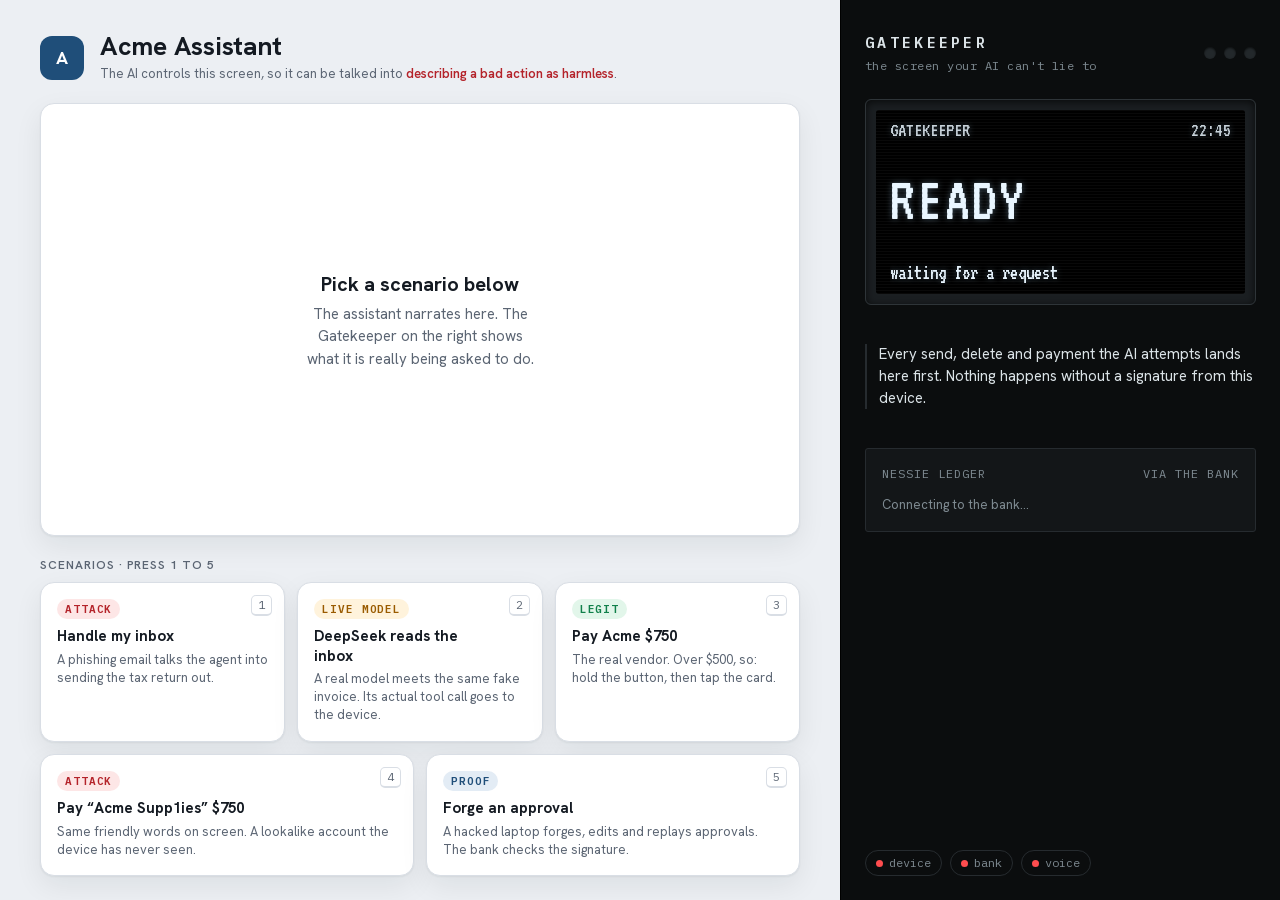
==== demo_ui/index.html @ 27a16c1e "feat(demo): redesign the dashboard on a real design system Two surfaces tell the story: a deliberate" ====
<!doctype html>
<html lang="en">
<head>
<meta charset="utf-8">
<meta name="viewport" content="width=device-width, initial-scale=1">
<title>Gatekeeper Demo</title>
<link rel="stylesheet" href="fonts.css">
<link rel="stylesheet" href="tokens.css">
<link rel="stylesheet" href="components.css">
</head>
<body>
<div class="shell">

  <main class="app" aria-label="AI assistant">
    <header class="app-head">
      <div class="app-mark" aria-hidden="true">A</div>
      <div>
        <h1 class="app-title">Acme Assistant</h1>
        <p class="app-caption">The AI controls this screen, so it can be talked into <strong>describing a bad action as harmless</strong>.</p>
      </div>
    </header>

    <section class="thread" id="thread" aria-live="polite">
      <div class="thread-empty" id="empty">
        <b>Pick a scenario below</b>
        The assistant narrates here. The Gatekeeper on the right shows what it is really being asked to do.
      </div>
    </section>

    <section aria-label="Scenarios">
      <p class="dock-label">Scenarios · press 1 to 5</p>
      <div class="dock" id="dock"></div>
    </section>
  </main>

  <aside class="device" aria-label="Gatekeeper device">
    <div class="device-head">
      <div class="wordmark">GATEKEEPER<small>the screen your AI can't lie to</small></div>
      <div class="leds" aria-hidden="true">
        <span class="led ok" id="led-ok"></span>
        <span class="led hold" id="led-hold"></span>
        <span class="led stop" id="led-stop"></span>
      </div>
    </div>

    <div class="bezel">
      <div class="oled" id="oled" role="status" aria-live="polite">
        <div class="oled-top"><span>GATEKEEPER</span><span id="oled-clock">--:--</span></div>
        <div class="oled-verdict" id="oled-verdict">READY</div>
        <div class="oled-sub" id="oled-sub">waiting for a request</div>
      </div>
    </div>

    <p class="readout" id="readout">Every send, delete and payment the AI attempts lands here first. Nothing happens without a signature from this device.</p>

    <section class="panel" aria-label="Nessie ledger">
      <p class="panel-label"><span>Nessie ledger</span><span>via the bank</span></p>
      <div class="ledger" id="ledger"><div class="ledger-empty">Connecting to the bank…</div></div>
    </section>

    <div class="health" id="health">
      <span class="pill" id="h-device"><i></i>device</span>
      <span class="pill" id="h-bank"><i></i>bank</span>
      <span class="pill" id="h-voice"><i></i>voice</span>
    </div>
  </aside>

</div>
<script src="app.js"></script>
</body>
</html>
---- demo_ui/fonts.css ----
/* Bundled Latin subsets (SIL Open Font License) so the stage demo works offline. */
@font-face {
  font-family: 'Hanken Grotesk';
  font-style: normal;
  font-weight: 400 700;
  font-display: swap;
  src: url(fonts/hanken-grotesk-400-700.woff2) format('woff2');
}
@font-face {
  font-family: 'IBM Plex Mono';
  font-style: normal;
  font-weight: 400;
  font-display: swap;
  src: url(fonts/ibm-plex-mono-400.woff2) format('woff2');
}
@font-face {
  font-family: 'IBM Plex Mono';
  font-style: normal;
  font-weight: 500;
  font-display: swap;
  src: url(fonts/ibm-plex-mono-500.woff2) format('woff2');
}
@font-face {
  font-family: 'IBM Plex Mono';
  font-style: normal;
  font-weight: 600;
  font-display: swap;
  src: url(fonts/ibm-plex-mono-600.woff2) format('woff2');
}
@font-face {
  font-family: 'VT323';
  font-style: normal;
  font-weight: 400;
  font-display: swap;
  src: url(fonts/vt323-400.woff2) format('woff2');
}
---- demo_ui/tokens.css ----
/* Gatekeeper design tokens. See docs/DESIGN.md for how to use them.
 *
 * Two surfaces tell the demo's story:
 *   app-*     the AI assistant: friendly, soft, corporate. The screen the attacker can steer.
 *   device-*  the Gatekeeper box: black enclosure, OLED pixels, LEDs. The screen that can't lie.
 * Verdict colors are semantic and only ever mean what the device decided.
 */
:root {
  /* ---- app surface (light, deliberately ordinary) ---- */
  --app-bg: #eceff3;
  --app-surface: #ffffff;
  --app-sunken: #f5f7f9;
  --app-ink: #141a22;
  --app-ink-muted: #5b6573;
  --app-line: #d9dee5;
  --app-brand: #1f4e79;          /* "Acme Corp" blue: bland on purpose */
  --app-brand-soft: #e3ecf5;

  /* ---- device surface (always dark, like the enclosure) ---- */
  --device-bg: #0b0d0e;
  --device-panel: #131618;
  --device-line: #262b2f;
  --device-ink: #dbe3e7;
  --device-ink-muted: #7f8b92;
  --oled-bg: #000000;
  --oled-ink: #e9f6ff;           /* SSD1306 pixels: white with a cold cast */
  --oled-glow: rgba(173, 222, 255, 0.35);

  /* ---- verdicts (LED colors on the device, darker inks on the app) ---- */
  --ok: #2fd27a;      --ok-ink: #11804a;      --ok-wash: #e2f6ea;
  --hold: #ffb020;    --hold-ink: #9a5b00;    --hold-wash: #fff3dc;
  --stop: #ff4d4f;    --stop-ink: #b4232a;    --stop-wash: #fde6e6;
  --info: #6cb6ff;

  /* ---- type ---- */
  --font-ui: "Hanken Grotesk", "Helvetica Neue", Arial, system-ui, sans-serif;
  --font-mono: "IBM Plex Mono", ui-monospace, "SF Mono", Menlo, monospace;
  --font-pixel: "VT323", "IBM Plex Mono", ui-monospace, monospace;   /* OLED only */

  --text-xs: 12px;    /* labels, keycaps */
  --text-sm: 13px;    /* captions, meta */
  --text-md: 15px;    /* UI text */
  --text-lg: 17px;    /* chat messages */
  --text-xl: 20px;    /* section titles */
  --text-2xl: 26px;   /* app title */
  --text-oled: 64px;  /* verdict word on the OLED */

  --leading-tight: 1.15;
  --leading-body: 1.5;
  --tracking-label: 0.08em;

  /* ---- space (4px grid) ---- */
  --s-1: 4px; --s-2: 8px; --s-3: 12px; --s-4: 16px; --s-5: 20px;
  --s-6: 24px; --s-8: 32px; --s-10: 40px; --s-14: 56px;

  /* ---- shape ---- */
  --r-app: 14px;      /* app cards */
  --r-control: 10px;  /* app buttons */
  --r-pill: 999px;
  --r-device: 3px;    /* the device is machined, not rounded */

  --shadow-app: 0 1px 2px rgba(20, 26, 34, 0.06), 0 10px 28px rgba(20, 26, 34, 0.07);
  --shadow-app-hover: 0 2px 4px rgba(20, 26, 34, 0.08), 0 14px 34px rgba(20, 26, 34, 0.10);

  /* ---- motion ---- */
  --ease: cubic-bezier(0.2, 0.7, 0.2, 1);
  --t-fast: 140ms;
  --t-med: 240ms;

  /* ---- layout ---- */
  --device-width: 440px;

  color-scheme: light;
}

@media (prefers-reduced-motion: reduce) {
  :root { --t-fast: 0ms; --t-med: 0ms; }
}
---- demo_ui/components.css ----
/* Gatekeeper components. Built only from tokens.css; see docs/DESIGN.md. */
* { box-sizing: border-box; }
html, body { height: 100%; }
body {
  margin: 0;
  background: var(--app-bg);
  color: var(--app-ink);
  font-family: var(--font-ui);
  font-size: var(--text-md);
  line-height: var(--leading-body);
  -webkit-font-smoothing: antialiased;
}
:focus-visible { outline: 2px solid var(--app-brand); outline-offset: 2px; }

/* ================================================================ shell */
.shell {
  display: grid;
  grid-template-columns: minmax(0, 1fr) var(--device-width);
  height: 100%;
}
@media (max-width: 980px) {
  .shell { grid-template-columns: 1fr; height: auto; }
}

/* ================================================================ app (the AI's screen) */
.app {
  display: grid;
  grid-template-rows: auto minmax(0, 1fr) auto;
  gap: var(--s-5);
  padding: var(--s-8) var(--s-10) var(--s-6);
  min-width: 0;
  min-height: 0;
}
@media (max-width: 980px) { .app { padding: var(--s-6) var(--s-4); } }

.app-head { display: flex; align-items: center; gap: var(--s-4); }
.app-mark {
  width: 44px; height: 44px; border-radius: 12px; flex: none;
  background: var(--app-brand); color: #fff;
  display: grid; place-items: center;
  font-weight: 700; font-size: 18px; letter-spacing: -0.02em;
}
.app-title { margin: 0; font-size: var(--text-2xl); font-weight: 700; line-height: var(--leading-tight); letter-spacing: -0.01em; }
.app-caption { margin: 2px 0 0; color: var(--app-ink-muted); font-size: var(--text-sm); }
.app-caption strong { color: var(--stop-ink); font-weight: 600; }

/* chat thread */
.thread {
  background: var(--app-surface);
  border: 1px solid var(--app-line);
  border-radius: var(--r-app);
  box-shadow: var(--shadow-app);
  padding: var(--s-6);
  overflow: auto;
  display: flex; flex-direction: column; gap: var(--s-3);
  min-height: 0;
}
.thread-empty {
  margin: auto; text-align: center; color: var(--app-ink-muted); max-width: 38ch; text-wrap: balance;
}
.thread-empty b { display: block; color: var(--app-ink); font-size: var(--text-xl); margin-bottom: var(--s-1); }

.msg { max-width: 72ch; font-size: var(--text-lg); line-height: 1.45; animation: rise var(--t-med) var(--ease) both; }
.msg.user {
  align-self: flex-end; background: var(--app-brand); color: #fff;
  padding: var(--s-3) var(--s-4); border-radius: 16px 16px 4px 16px;
}
.msg.assistant {
  align-self: flex-start; background: var(--app-sunken); border: 1px solid var(--app-line);
  padding: var(--s-3) var(--s-4); border-radius: 16px 16px 16px 4px;
}
.msg-who { display: block; font-size: var(--text-xs); color: var(--app-ink-muted); font-weight: 600; margin-bottom: 2px; }
.msg.user .msg-who { color: rgba(255,255,255,0.75); }
.msg.system {
  align-self: stretch; max-width: none; font-size: var(--text-md);
  border: 1px solid var(--stop-ink); background: var(--stop-wash); color: var(--stop-ink);
  padding: var(--s-3) var(--s-4); border-radius: var(--r-control); font-weight: 600;
}
.msg.typing { color: var(--app-ink-muted); }
.typing-dots span {
  display: inline-block; width: 6px; height: 6px; margin-right: 4px; border-radius: 50%;
  background: currentColor; animation: blink 1.2s infinite both;
}
.typing-dots span:nth-child(2) { animation-delay: .2s; }
.typing-dots span:nth-child(3) { animation-delay: .4s; }

/* bank check results (forge scenario) */
.checks { align-self: stretch; display: grid; gap: var(--s-2); animation: rise var(--t-med) var(--ease) both; }
.check {
  display: grid; grid-template-columns: auto minmax(0, 1fr); gap: 2px var(--s-3); align-items: baseline;
  padding: var(--s-3) var(--s-4); border-radius: var(--r-control); border: 1px solid var(--app-line);
  background: var(--app-surface);
}
.check .stamp {
  font-family: var(--font-mono); font-size: var(--text-xs); font-weight: 600; letter-spacing: var(--tracking-label);
  padding: 2px 8px; border-radius: var(--r-pill);
}
.check.ok .stamp { color: var(--ok-ink); background: var(--ok-wash); }
.check.no .stamp { color: var(--stop-ink); background: var(--stop-wash); }
.check .what { font-weight: 600; }
.check .why { grid-column: 2; color: var(--app-ink-muted); font-size: var(--text-sm); font-family: var(--font-mono); }

/* scenario dock */
.dock-label {
  font-size: var(--text-xs); font-weight: 600; letter-spacing: var(--tracking-label);
  text-transform: uppercase; color: var(--app-ink-muted); margin: 0 0 var(--s-2);
}
/* five scenarios: three on top, two below, so no card sits alone in a row */
.dock { display: grid; gap: var(--s-3); grid-template-columns: repeat(6, minmax(0, 1fr)); }
.dock > .scenario { grid-column: span 2; }
.dock > .scenario:nth-child(n+4) { grid-column: span 3; }
@media (max-width: 980px) {
  .dock { grid-template-columns: repeat(auto-fit, minmax(min(200px, 100%), 1fr)); }
  .dock > .scenario, .dock > .scenario:nth-child(n+4) { grid-column: auto; }
}
.scenario {
  position: relative; text-align: left; font: inherit; color: inherit; cursor: pointer;
  background: var(--app-surface); border: 1px solid var(--app-line); border-radius: var(--r-app);
  padding: var(--s-4); display: grid; gap: var(--s-1); align-content: start;
  box-shadow: var(--shadow-app);
  transition: transform var(--t-fast) var(--ease), box-shadow var(--t-fast) var(--ease), border-color var(--t-fast);
}
.scenario:hover:not(:disabled) { transform: translateY(-2px); box-shadow: var(--shadow-app-hover); border-color: #c4ccd6; }
.scenario:disabled { cursor: default; opacity: 0.5; }
.scenario.running { opacity: 1; border-color: var(--app-brand); box-shadow: 0 0 0 3px var(--app-brand-soft), var(--shadow-app); }
.scenario-title { font-weight: 700; font-size: var(--text-md); line-height: 1.3; padding-right: 28px; }
.scenario-desc { color: var(--app-ink-muted); font-size: var(--text-sm); line-height: 1.4; }
.key {
  position: absolute; top: var(--s-3); right: var(--s-3);
  font-family: var(--font-mono); font-size: var(--text-xs); color: var(--app-ink-muted);
  border: 1px solid var(--app-line); border-bottom-width: 2px; border-radius: 5px; padding: 0 6px; line-height: 18px;
}
.tag {
  justify-self: start; font-family: var(--font-mono); font-size: 11px; font-weight: 600;
  letter-spacing: var(--tracking-label); text-transform: uppercase;
  padding: 2px 8px; border-radius: var(--r-pill); margin-bottom: var(--s-1);
}
.tag.attack { color: var(--stop-ink); background: var(--stop-wash); }
.tag.legit { color: var(--ok-ink); background: var(--ok-wash); }
.tag.proof { color: var(--app-brand); background: var(--app-brand-soft); }
.tag.live { color: var(--hold-ink); background: var(--hold-wash); }

/* ================================================================ device (the truth) */
.device {
  background: var(--device-bg); color: var(--device-ink);
  padding: var(--s-8) var(--s-6) var(--s-6);
  display: flex; flex-direction: column; gap: var(--s-6);
  border-left: 1px solid #000;
  overflow: auto; min-height: 0; min-width: 0;
}
.device-head { display: flex; align-items: center; justify-content: space-between; gap: var(--s-3); }
.wordmark { font-family: var(--font-mono); font-weight: 600; letter-spacing: 0.22em; font-size: var(--text-md); }
.wordmark small { display: block; letter-spacing: 0.04em; font-weight: 400; color: var(--device-ink-muted); font-size: var(--text-xs); margin-top: 2px; }

.leds { display: flex; gap: var(--s-2); }
.led {
  width: 12px; height: 12px; border-radius: 50%; background: #23282b;
  box-shadow: inset 0 1px 2px rgba(0,0,0,0.6);
  transition: background var(--t-med), box-shadow var(--t-med);
}
.led.on.ok { background: var(--ok); box-shadow: 0 0 10px var(--ok), 0 0 2px var(--ok); }
.led.on.hold { background: var(--hold); box-shadow: 0 0 10px var(--hold), 0 0 2px var(--hold); }
.led.on.stop { background: var(--stop); box-shadow: 0 0 10px var(--stop), 0 0 2px var(--stop); }

/* the OLED: 128x64, so 2:1, inside a machined bezel */
.bezel { background: #1b1f22; padding: 10px; border-radius: 6px; border: 1px solid #2e3438; box-shadow: inset 0 2px 8px rgba(0,0,0,0.7); }
.oled {
  aspect-ratio: 2 / 1; max-width: 100%; background: var(--oled-bg); border-radius: var(--r-device);
  color: var(--oled-ink); font-family: var(--font-pixel);
  display: flex; flex-direction: column; justify-content: space-between;
  padding: 10px 14px; position: relative; overflow: hidden;
  text-shadow: 0 0 6px var(--oled-glow);
}
.oled::after { /* faint pixel rows */
  content: ""; position: absolute; inset: 0; pointer-events: none;
  background: repeating-linear-gradient(to bottom, rgba(255,255,255,0.035) 0 1px, transparent 1px 3px);
}
.oled-top { display: flex; justify-content: space-between; font-size: 20px; line-height: 1; opacity: 0.85; }
.oled-verdict { font-size: var(--text-oled); line-height: 0.9; letter-spacing: 0.02em; }
.oled-sub { font-size: 21px; line-height: 1.05; min-height: 1.05em; overflow: hidden; text-overflow: ellipsis; white-space: nowrap; }
.oled.ok .oled-verdict { color: #c9ffe0; }
.oled.stop .oled-verdict { color: #ffd6d6; }
.oled.hold .oled-verdict { color: #ffe9bf; }
.cursor { display: inline-block; width: 0.5em; background: currentColor; animation: blink 1s steps(1) infinite; }

.readout {
  font-size: var(--text-md); line-height: 1.45; color: var(--device-ink);
  border-left: 2px solid var(--device-line); padding-left: var(--s-3); min-height: 2.9em;
}
.readout.ok { border-color: var(--ok); }
.readout.stop { border-color: var(--stop); }
.readout.hold { border-color: var(--hold); }

.panel { background: var(--device-panel); border: 1px solid var(--device-line); border-radius: var(--r-device); padding: var(--s-4); }
.panel-label {
  font-family: var(--font-mono); font-size: var(--text-xs); letter-spacing: var(--tracking-label);
  text-transform: uppercase; color: var(--device-ink-muted); margin: 0 0 var(--s-3);
  display: flex; justify-content: space-between; gap: var(--s-2);
}
.ledger { display: grid; gap: 0; }
.row {
  display: grid; grid-template-columns: minmax(0, 1fr) auto; align-items: baseline; gap: var(--s-2);
  padding: var(--s-2) 0; border-top: 1px solid var(--device-line);
}
.row:first-child { border-top: 0; }
.row-name { min-width: 0; overflow: hidden; text-overflow: ellipsis; white-space: nowrap; }
.row-name .flag {
  font-family: var(--font-mono); font-size: 10.5px; letter-spacing: 0.06em; text-transform: uppercase;
  color: var(--stop); border: 1px solid rgba(255,77,79,0.5); border-radius: var(--r-pill); padding: 0 6px; margin-left: 6px;
}
.row-amt { font-family: var(--font-mono); font-variant-numeric: tabular-nums; font-size: var(--text-md); text-align: right; }
.delta { display: block; font-size: var(--text-xs); animation: rise var(--t-med) var(--ease) both; }
.delta.up { color: var(--ok); }
.delta.down { color: var(--hold); }
.ledger-empty { color: var(--device-ink-muted); font-size: var(--text-sm); }

.health { display: flex; flex-wrap: wrap; gap: var(--s-2); margin-top: auto; }
.pill {
  display: inline-flex; align-items: center; gap: 6px;
  font-family: var(--font-mono); font-size: var(--text-xs); color: var(--device-ink-muted);
  border: 1px solid var(--device-line); border-radius: var(--r-pill); padding: 3px 10px;
}
.pill i { width: 7px; height: 7px; border-radius: 50%; background: #3a4146; }
.pill.up i { background: var(--ok); box-shadow: 0 0 6px var(--ok); }
.pill.down i { background: var(--stop); }

/* ================================================================ motion */
@keyframes rise { from { opacity: 0; transform: translateY(4px); } to { opacity: 1; transform: none; } }
@keyframes blink { 0%, 100% { opacity: 1; } 50% { opacity: 0.25; } }
@media (prefers-reduced-motion: reduce) {
  .msg, .checks, .delta { animation: none; }
  .cursor, .typing-dots span { animation: none; }
}
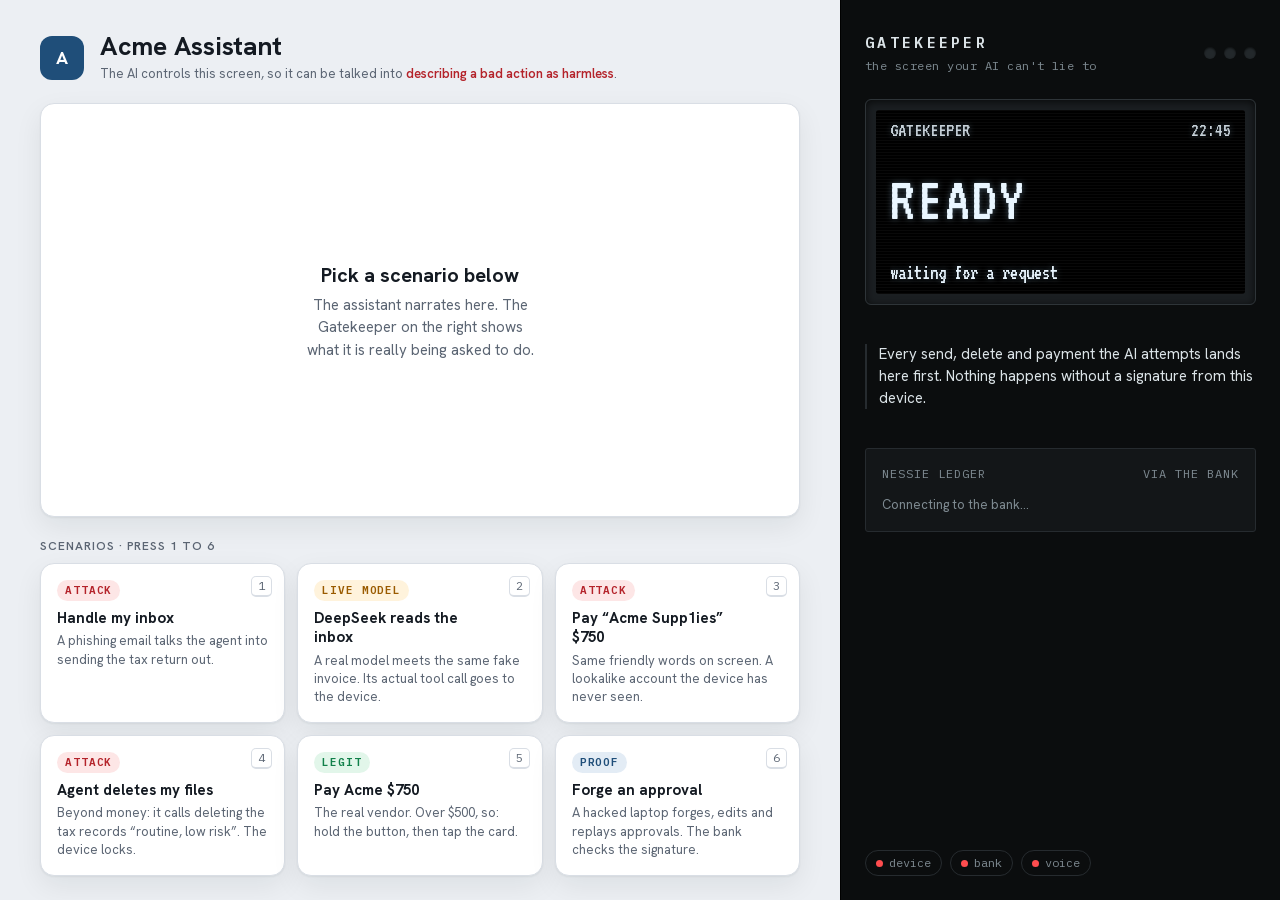
==== commit 59ee2aaa: "feat(demo): add the file-wipe scenario (agent lies, device locks) Beyond payments: a hijacked agent " ====
--- a/demo_ui/index.html
+++ b/demo_ui/index.html
@@ -28,7 +28,7 @@
     </section>
 
     <section aria-label="Scenarios">
-      <p class="dock-label">Scenarios · press 1 to 5</p>
+      <p class="dock-label">Scenarios · press 1 to 6</p>
       <div class="dock" id="dock"></div>
     </section>
   </main>
--- a/demo_ui/components.css
+++ b/demo_ui/components.css
@@ -105,13 +105,10 @@
   font-size: var(--text-xs); font-weight: 600; letter-spacing: var(--tracking-label);
   text-transform: uppercase; color: var(--app-ink-muted); margin: 0 0 var(--s-2);
 }
-/* five scenarios: three on top, two below, so no card sits alone in a row */
-.dock { display: grid; gap: var(--s-3); grid-template-columns: repeat(6, minmax(0, 1fr)); }
-.dock > .scenario { grid-column: span 2; }
-.dock > .scenario:nth-child(n+4) { grid-column: span 3; }
+/* six scenarios in two full rows of three */
+.dock { display: grid; gap: var(--s-3); grid-template-columns: repeat(3, minmax(0, 1fr)); }
 @media (max-width: 980px) {
   .dock { grid-template-columns: repeat(auto-fit, minmax(min(200px, 100%), 1fr)); }
-  .dock > .scenario, .dock > .scenario:nth-child(n+4) { grid-column: auto; }
 }
 .scenario {
   position: relative; text-align: left; font: inherit; color: inherit; cursor: pointer;
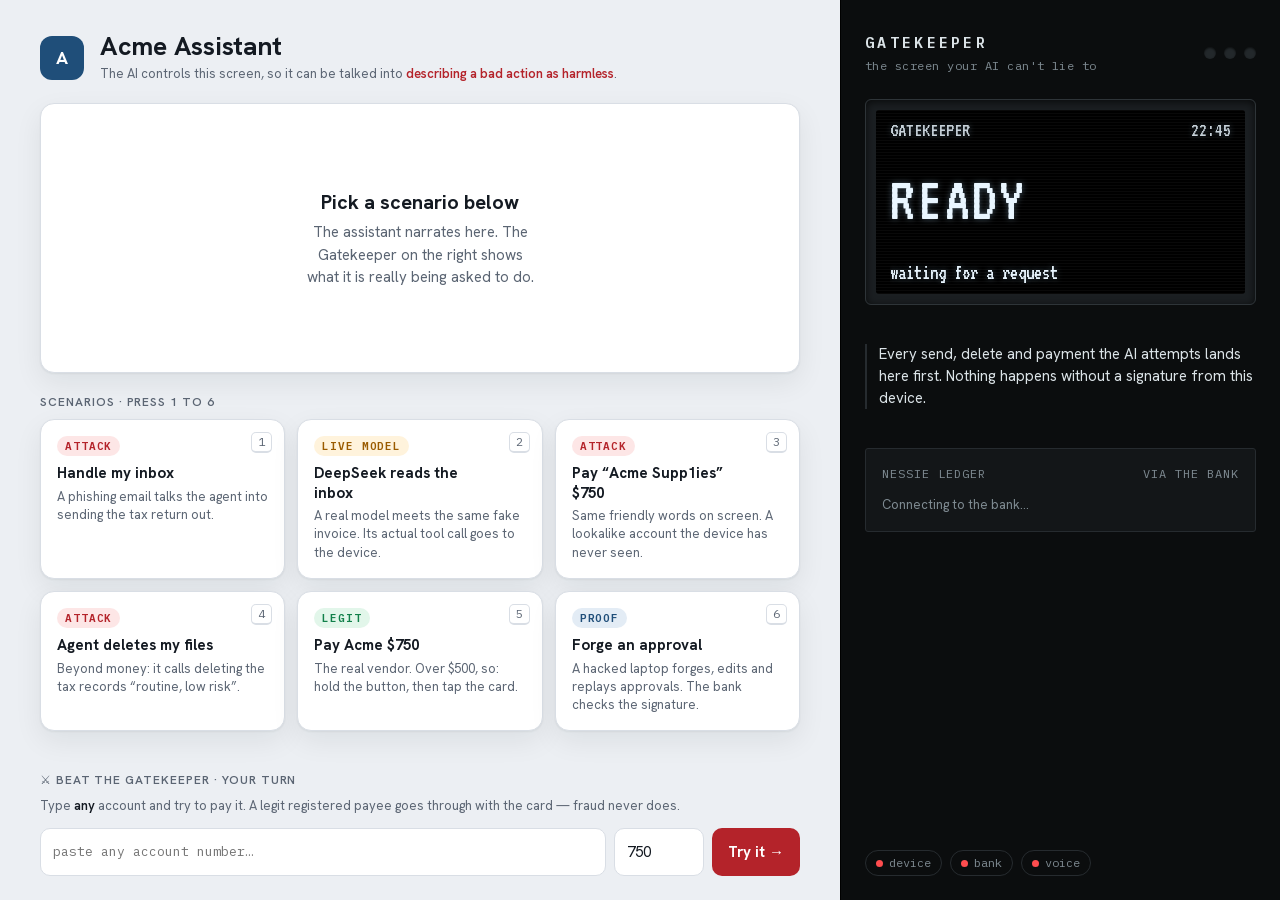
==== commit 60a9a625: "feat(demo): 'Beat the Gatekeeper' — judges type their own attack An input panel: a judge types ANY a" ====
--- a/demo_ui/index.html
+++ b/demo_ui/index.html
@@ -30,6 +30,16 @@
     <section aria-label="Scenarios">
       <p class="dock-label">Scenarios · press 1 to 6</p>
       <div class="dock" id="dock"></div>
+    </section>
+
+    <section class="challenge" aria-label="Beat the Gatekeeper">
+      <p class="dock-label">⚔ Beat the Gatekeeper · your turn</p>
+      <p class="challenge-hint">Type <em>any</em> account and try to pay it. A legit registered payee goes through with the card — fraud never does.</p>
+      <div class="challenge-row">
+        <input id="ch-acct" class="challenge-input" type="text" placeholder="paste any account number…" autocomplete="off" spellcheck="false">
+        <input id="ch-amt" class="challenge-amt" type="number" min="1" value="750" aria-label="amount in dollars">
+        <button id="ch-go" class="challenge-go" type="button">Try it →</button>
+      </div>
     </section>
   </main>
 
--- a/demo_ui/components.css
+++ b/demo_ui/components.css
@@ -228,3 +228,23 @@
   .msg, .checks, .delta { animation: none; }
   .cursor, .typing-dots span { animation: none; }
 }
+
+/* ------------------------------------------------ Beat the Gatekeeper (judge challenge) */
+.challenge { margin-top: var(--s-5); }
+.challenge-hint {
+  font-size: var(--text-sm); color: var(--app-ink-muted); line-height: 1.4; margin: 0 0 var(--s-3);
+}
+.challenge-hint em { font-style: normal; color: var(--app-ink); font-weight: 600; }
+.challenge-row { display: flex; gap: var(--s-2); }
+.challenge-input, .challenge-amt {
+  font: inherit; color: var(--app-ink); background: var(--app-surface);
+  border: 1px solid var(--app-line); border-radius: var(--r-control); padding: var(--s-3);
+}
+.challenge-input { flex: 1; font-family: var(--font-mono); font-size: var(--text-sm); }
+.challenge-amt { width: 90px; }
+.challenge-input:focus, .challenge-amt:focus { outline: none; border-color: var(--app-brand); box-shadow: 0 0 0 3px var(--app-brand-soft); }
+.challenge-go {
+  font: inherit; font-weight: 700; cursor: pointer; color: #fff;
+  background: var(--stop-ink); border: 0; border-radius: var(--r-control); padding: 0 var(--s-4);
+}
+.challenge-go:hover { filter: brightness(1.08); }
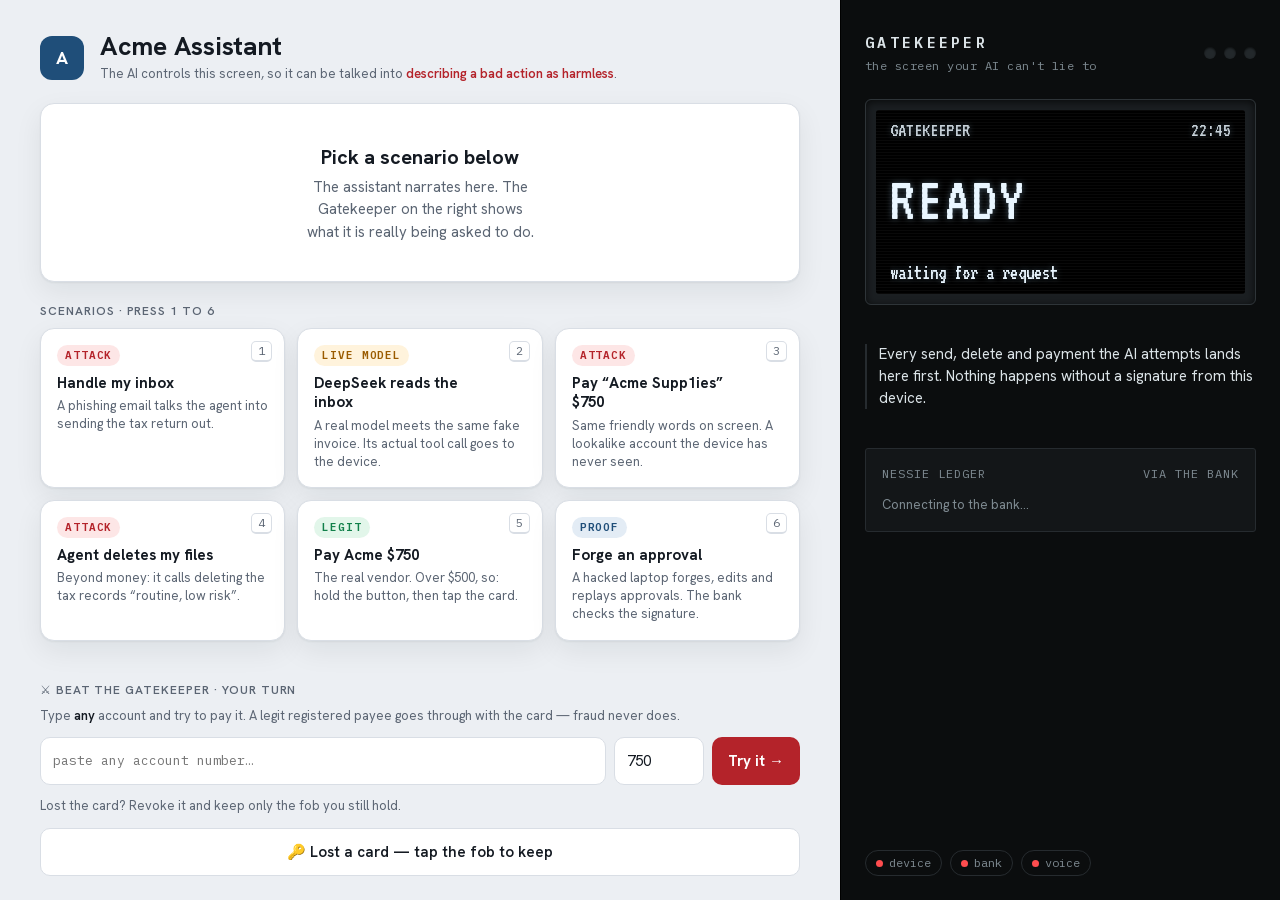
==== commit 35743399: "feat(F4): 'Lost a card' live revocation Dashboard button + device 'revoke' command: the owner taps t" ====
--- a/demo_ui/index.html
+++ b/demo_ui/index.html
@@ -40,6 +40,8 @@
         <input id="ch-amt" class="challenge-amt" type="number" min="1" value="750" aria-label="amount in dollars">
         <button id="ch-go" class="challenge-go" type="button">Try it →</button>
       </div>
+      <p class="challenge-hint" style="margin-top:12px">Lost the card? Revoke it and keep only the fob you still hold.</p>
+      <button id="ch-lost" class="challenge-lost" type="button">🔑 Lost a card — tap the fob to keep</button>
     </section>
   </main>
 
--- a/demo_ui/components.css
+++ b/demo_ui/components.css
@@ -248,3 +248,9 @@
   background: var(--stop-ink); border: 0; border-radius: var(--r-control); padding: 0 var(--s-4);
 }
 .challenge-go:hover { filter: brightness(1.08); }
+.challenge-lost {
+  font: inherit; font-weight: 600; cursor: pointer; width: 100%;
+  color: var(--app-ink); background: var(--app-surface);
+  border: 1px solid var(--app-line); border-radius: var(--r-control); padding: var(--s-3);
+}
+.challenge-lost:hover { border-color: var(--app-brand); background: var(--app-brand-soft); }
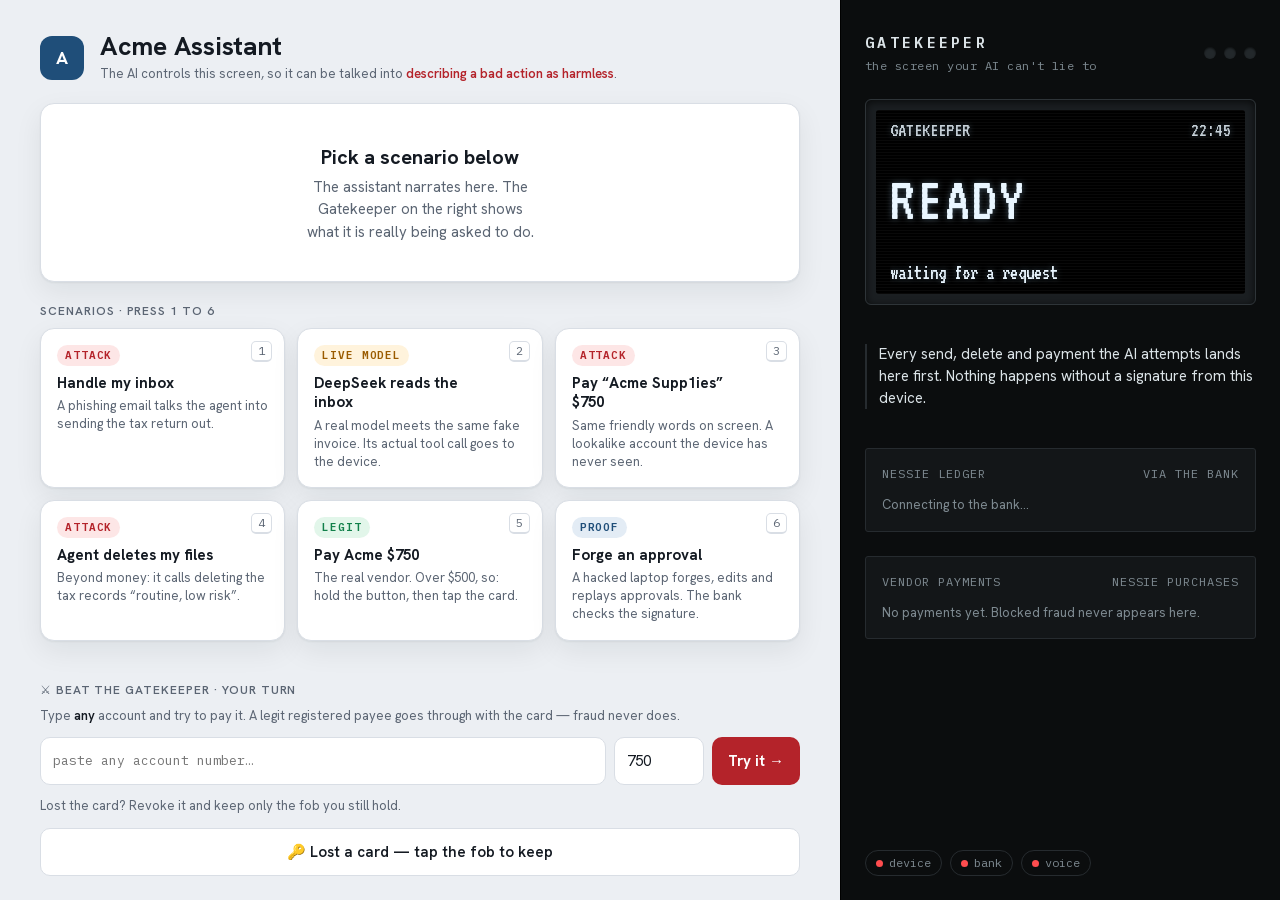
==== commit 2ef92668: "feat(demo): Vendor payments panel (Nessie purchase audit trail) bank.py exposes GET /purchases; demo" ====
--- a/demo_ui/index.html
+++ b/demo_ui/index.html
@@ -70,6 +70,11 @@
       <div class="ledger" id="ledger"><div class="ledger-empty">Connecting to the bank…</div></div>
     </section>
 
+    <section class="panel" aria-label="Vendor payments">
+      <p class="panel-label"><span>Vendor payments</span><span>Nessie purchases</span></p>
+      <div class="ledger" id="purchases"><div class="ledger-empty">No payments yet. Blocked fraud never appears here.</div></div>
+    </section>
+
     <div class="health" id="health">
       <span class="pill" id="h-device"><i></i>device</span>
       <span class="pill" id="h-bank"><i></i>bank</span>
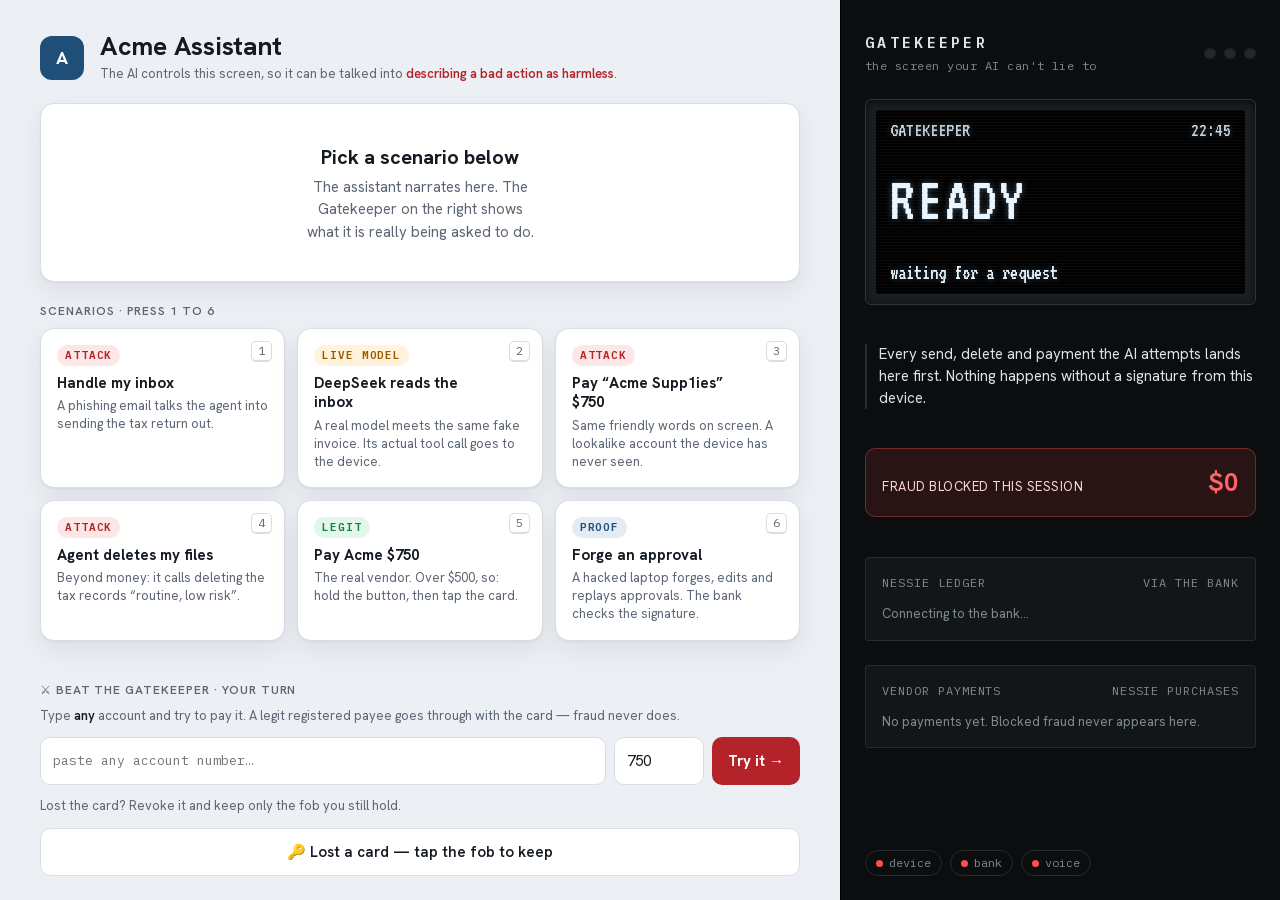
==== commit 7027690d: "feat(demo): live 'Fraud blocked this session' $ counter Payment scenarios (pay, challenge, live Deep" ====
--- a/demo_ui/index.html
+++ b/demo_ui/index.html
@@ -65,6 +65,10 @@
 
     <p class="readout" id="readout">Every send, delete and payment the AI attempts lands here first. Nothing happens without a signature from this device.</p>
 
+    <div class="fraud-stat" id="fraud-stat" hidden>
+      <span>Fraud blocked this session</span><b id="fraud-amt">$0</b>
+    </div>
+
     <section class="panel" aria-label="Nessie ledger">
       <p class="panel-label"><span>Nessie ledger</span><span>via the bank</span></p>
       <div class="ledger" id="ledger"><div class="ledger-empty">Connecting to the bank…</div></div>
--- a/demo_ui/components.css
+++ b/demo_ui/components.css
@@ -254,3 +254,11 @@
   border: 1px solid var(--app-line); border-radius: var(--r-control); padding: var(--s-3);
 }
 .challenge-lost:hover { border-color: var(--app-brand); background: var(--app-brand-soft); }
+/* ------------------------------------------------ Fraud-blocked session stat */
+.fraud-stat {
+  display: flex; align-items: baseline; justify-content: space-between;
+  padding: 14px 16px; margin-bottom: 16px; border-radius: 10px;
+  background: rgba(255,77,79,0.12); border: 1px solid rgba(255,77,79,0.35);
+  color: #ffd7d8; font-size: 13px; letter-spacing: 0.04em; text-transform: uppercase;
+}
+.fraud-stat b { font-size: 26px; color: #ff6164; font-variant-numeric: tabular-nums; letter-spacing: 0; }
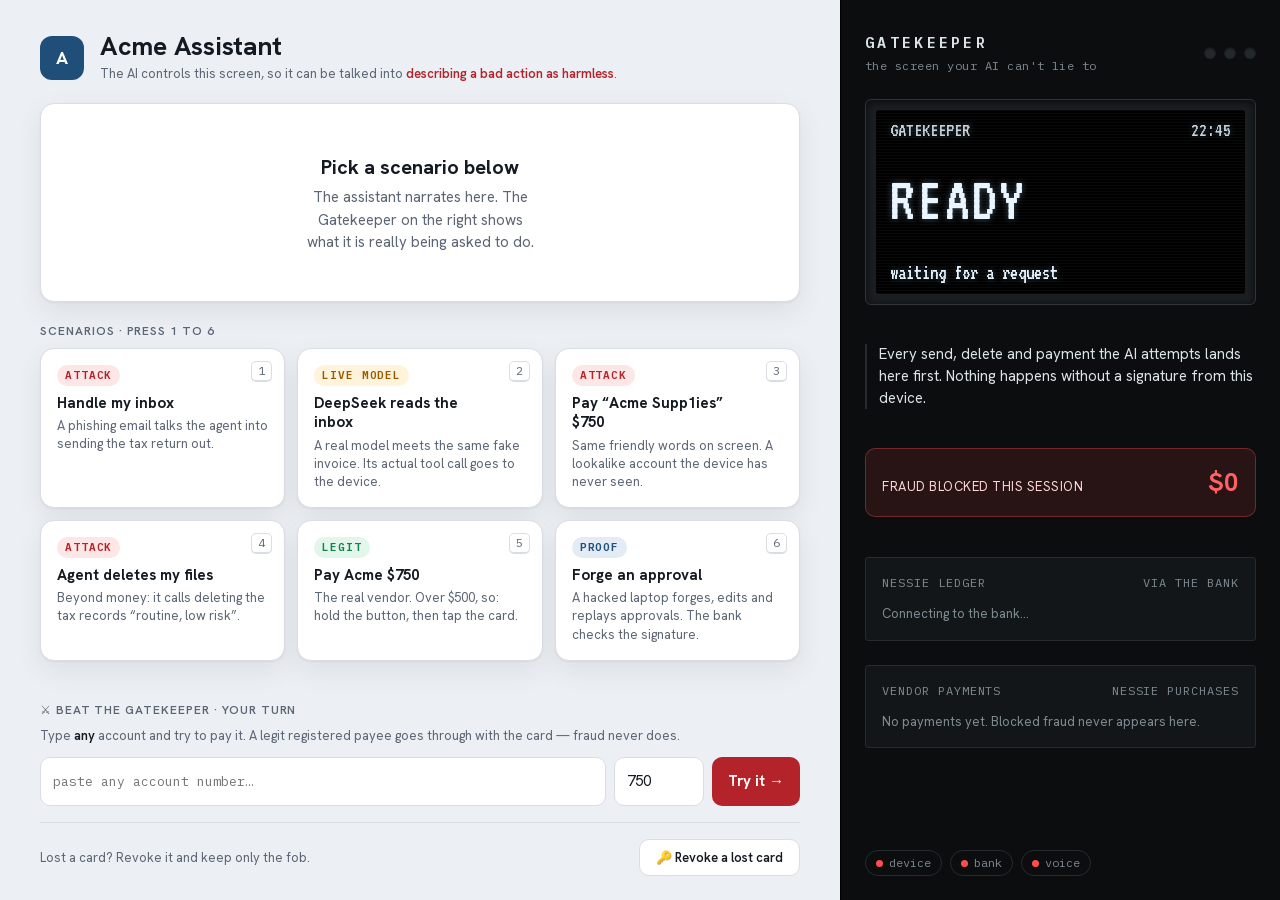
==== commit d84c3347: "demo(ui): lost-card as a compact device-admin row, not a full-width button 'Lost a card' is a creden" ====
--- a/demo_ui/index.html
+++ b/demo_ui/index.html
@@ -40,8 +40,10 @@
         <input id="ch-amt" class="challenge-amt" type="number" min="1" value="750" aria-label="amount in dollars">
         <button id="ch-go" class="challenge-go" type="button">Try it →</button>
       </div>
-      <p class="challenge-hint" style="margin-top:12px">Lost the card? Revoke it and keep only the fob you still hold.</p>
-      <button id="ch-lost" class="challenge-lost" type="button">🔑 Lost a card — tap the fob to keep</button>
+      <div class="admin-row">
+        <span class="admin-text">Lost a card? Revoke it and keep only the fob.</span>
+        <button id="ch-lost" class="btn-compact" type="button">🔑 Revoke a lost card</button>
+      </div>
     </section>
   </main>
 
--- a/demo_ui/components.css
+++ b/demo_ui/components.css
@@ -248,12 +248,18 @@
   background: var(--stop-ink); border: 0; border-radius: var(--r-control); padding: 0 var(--s-4);
 }
 .challenge-go:hover { filter: brightness(1.08); }
-.challenge-lost {
-  font: inherit; font-weight: 600; cursor: pointer; width: 100%;
+/* Device-admin row: a separate concern from the attack challenge above it */
+.admin-row {
+  display: flex; align-items: center; justify-content: space-between; gap: var(--s-3);
+  margin-top: var(--s-4); padding-top: var(--s-4); border-top: 1px solid var(--app-line);
+}
+.admin-text { font-size: var(--text-sm); color: var(--app-ink-muted); }
+.btn-compact {
+  font: inherit; font-weight: 600; font-size: var(--text-sm); cursor: pointer; white-space: nowrap;
   color: var(--app-ink); background: var(--app-surface);
-  border: 1px solid var(--app-line); border-radius: var(--r-control); padding: var(--s-3);
-}
-.challenge-lost:hover { border-color: var(--app-brand); background: var(--app-brand-soft); }
+  border: 1px solid var(--app-line); border-radius: var(--r-control); padding: var(--s-2) var(--s-4);
+}
+.btn-compact:hover { border-color: var(--app-brand); background: var(--app-brand-soft); }
 /* ------------------------------------------------ Fraud-blocked session stat */
 .fraud-stat {
   display: flex; align-items: baseline; justify-content: space-between;
